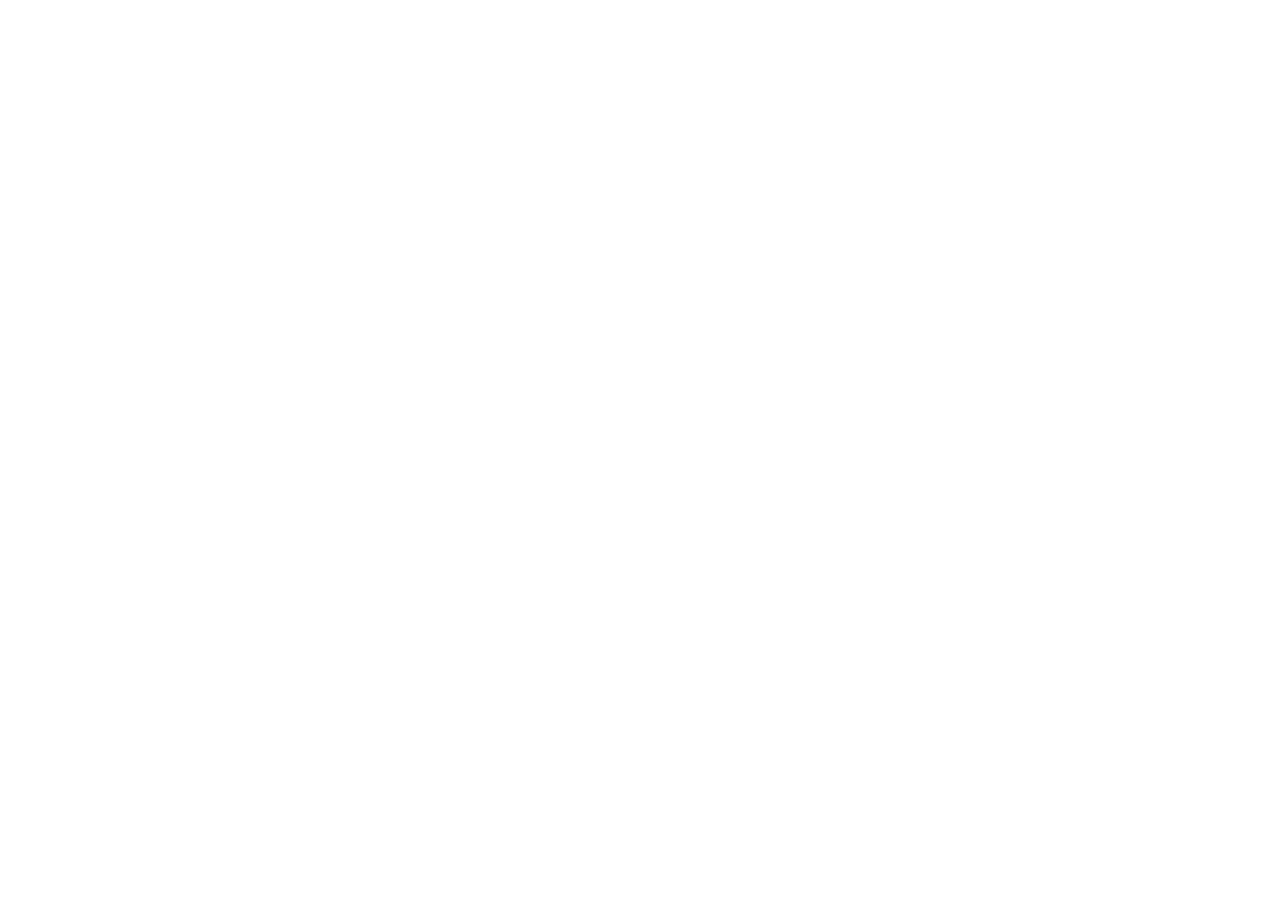
==== index.html @ 63cb1431 "Initial commit" ====
<!DOCTYPE html>
<html lang="en">

<head>
    <meta charset="UTF-8">
    <meta name="viewport" content="width=device-width, initial-scale=1.0">
    <meta http-equiv="X-UA-Compatible" content="ie=edge">
    <title>Document</title>
</head>

<body>

</body>

</html>
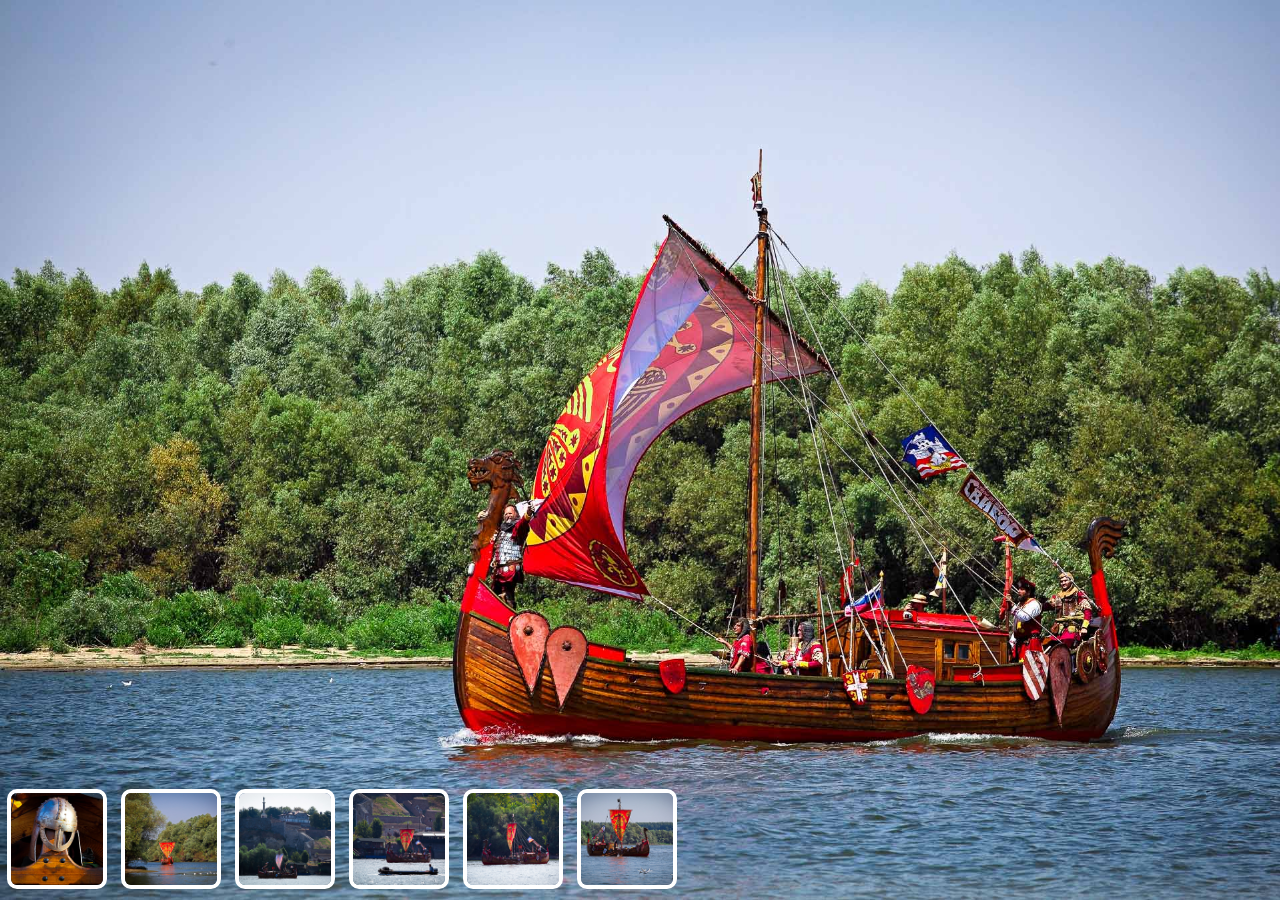
==== commit be48aceb: "Working started" ====
--- a/index.html
+++ b/index.html
@@ -6,10 +6,22 @@
     <meta name="viewport" content="width=device-width, initial-scale=1.0">
     <meta http-equiv="X-UA-Compatible" content="ie=edge">
     <title>Document</title>
+
+
+    <link rel="stylesheet" href="./css/lightbox.min.css">
+    <link rel="stylesheet" href="./css/main.css">
 </head>
 
 <body>
 
+    <div id="kartice">
+
+    </div>
+
+    <script src="./js/jquery-3.4.1.min.js"></script>
+    <script src="./js/main.js"></script>
+    <script src="./js/lightbox.min.js"></script>
+
 </body>
 
 </html>--- a/css/main.css
+++ b/css/main.css
@@ -0,0 +1,50 @@
+* {
+    margin: 0;
+    padding: 0;
+    box-sizing: border-box;
+}
+
+html,
+body {
+    max-width: 100vw;
+}
+
+.container {
+    max-width: 1000px;
+}
+
+/* kartica */
+.kartica {
+    background-image: url('../Slike/Brod/Brod-14-L.jpg');
+    background-size: cover;
+    width: 100%;
+    height: 100vh;
+    position: relative;
+    padding: 50px;
+}
+
+.kartica a {
+    display: inline-block;
+    text-decoration: none;
+    color: none;
+}
+
+.kartica a img {
+    width: 100px;
+    height: 100px;
+    margin: 7px;
+    border-radius: 10%;
+    display: inline-block;
+}
+
+.kartica a img {
+    display: inline-block;
+    border: 4px solid white;
+    object-fit: cover;
+}
+
+.slike {
+    position: absolute;
+    bottom: 0;
+    left: 0;
+}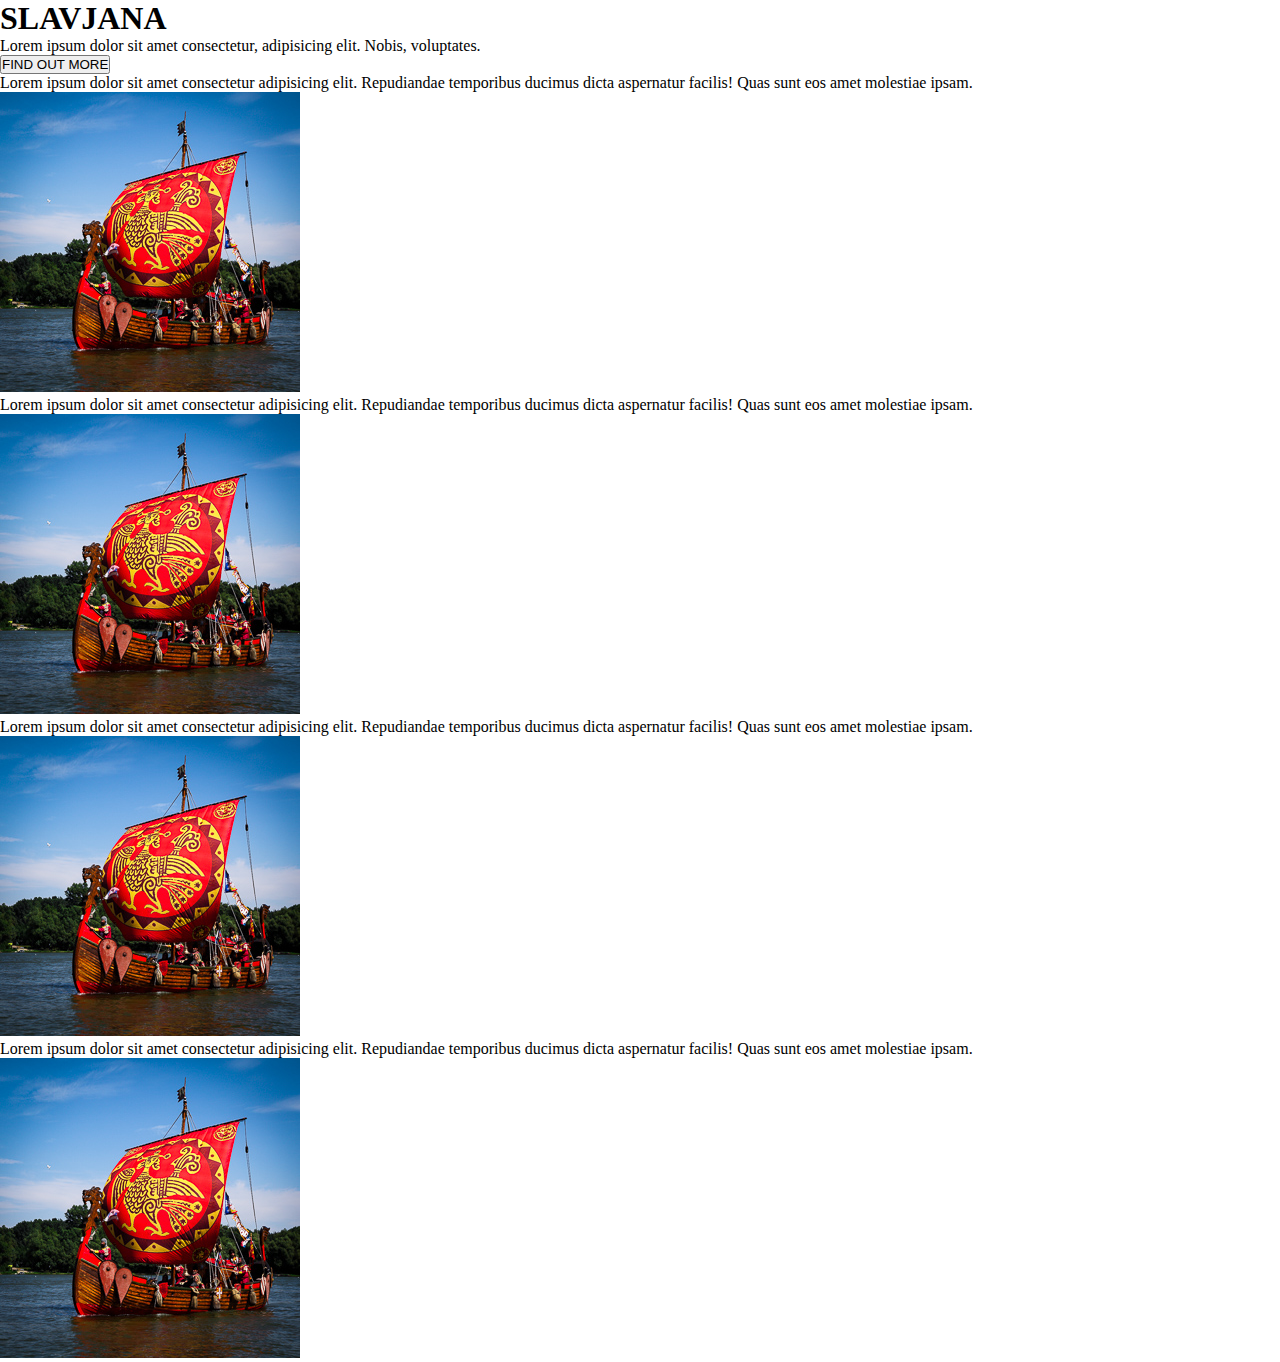
==== commit 230b65dd: "Add files via upload" ====
--- a/index.html
+++ b/index.html
@@ -14,9 +14,47 @@
 
 <body>
 
-    <div id="kartice">
+   <div class="landing">
+       <hgroup class="landingText">
+           <h1>SLAVJANA</h1>
+           <p>Lorem ipsum dolor sit amet consectetur, adipisicing elit. Nobis, voluptates.</p>
+       </hgroup>
+       <button>
+           FIND OUT MORE
+       </button>
+   </div>
 
+   <div class="cards">
+
+    <div class="card">
+        <div class="cardText">
+            <p>Lorem ipsum dolor sit amet consectetur adipisicing elit. Repudiandae temporibus ducimus dicta aspernatur facilis! Quas sunt eos amet molestiae ipsam.</p>
+        </div>
+        <img src="./Slike/Brod/Brod-22-S.jpg" class="cardImage" alt="">
     </div>
+
+    <div class="card">
+        <div class="cardText">
+            <p>Lorem ipsum dolor sit amet consectetur adipisicing elit. Repudiandae temporibus ducimus dicta aspernatur facilis! Quas sunt eos amet molestiae ipsam.</p>
+        </div>
+        <img src="./Slike/Brod/Brod-22-S.jpg" class="cardImage" alt="">
+    </div>
+
+    <div class="card">
+        <div class="cardText">
+            <p>Lorem ipsum dolor sit amet consectetur adipisicing elit. Repudiandae temporibus ducimus dicta aspernatur facilis! Quas sunt eos amet molestiae ipsam.</p>
+        </div>
+        <img src="./Slike/Brod/Brod-22-S.jpg" class="cardImage" alt="">
+    </div>
+
+    <div class="card">
+        <div class="cardText">
+            <p>Lorem ipsum dolor sit amet consectetur adipisicing elit. Repudiandae temporibus ducimus dicta aspernatur facilis! Quas sunt eos amet molestiae ipsam.</p>
+        </div>
+        <img src="./Slike/Brod/Brod-22-S.jpg" class="cardImage" alt="">
+    </div>
+
+   </div>
 
     <script src="./js/jquery-3.4.1.min.js"></script>
     <script src="./js/main.js"></script>
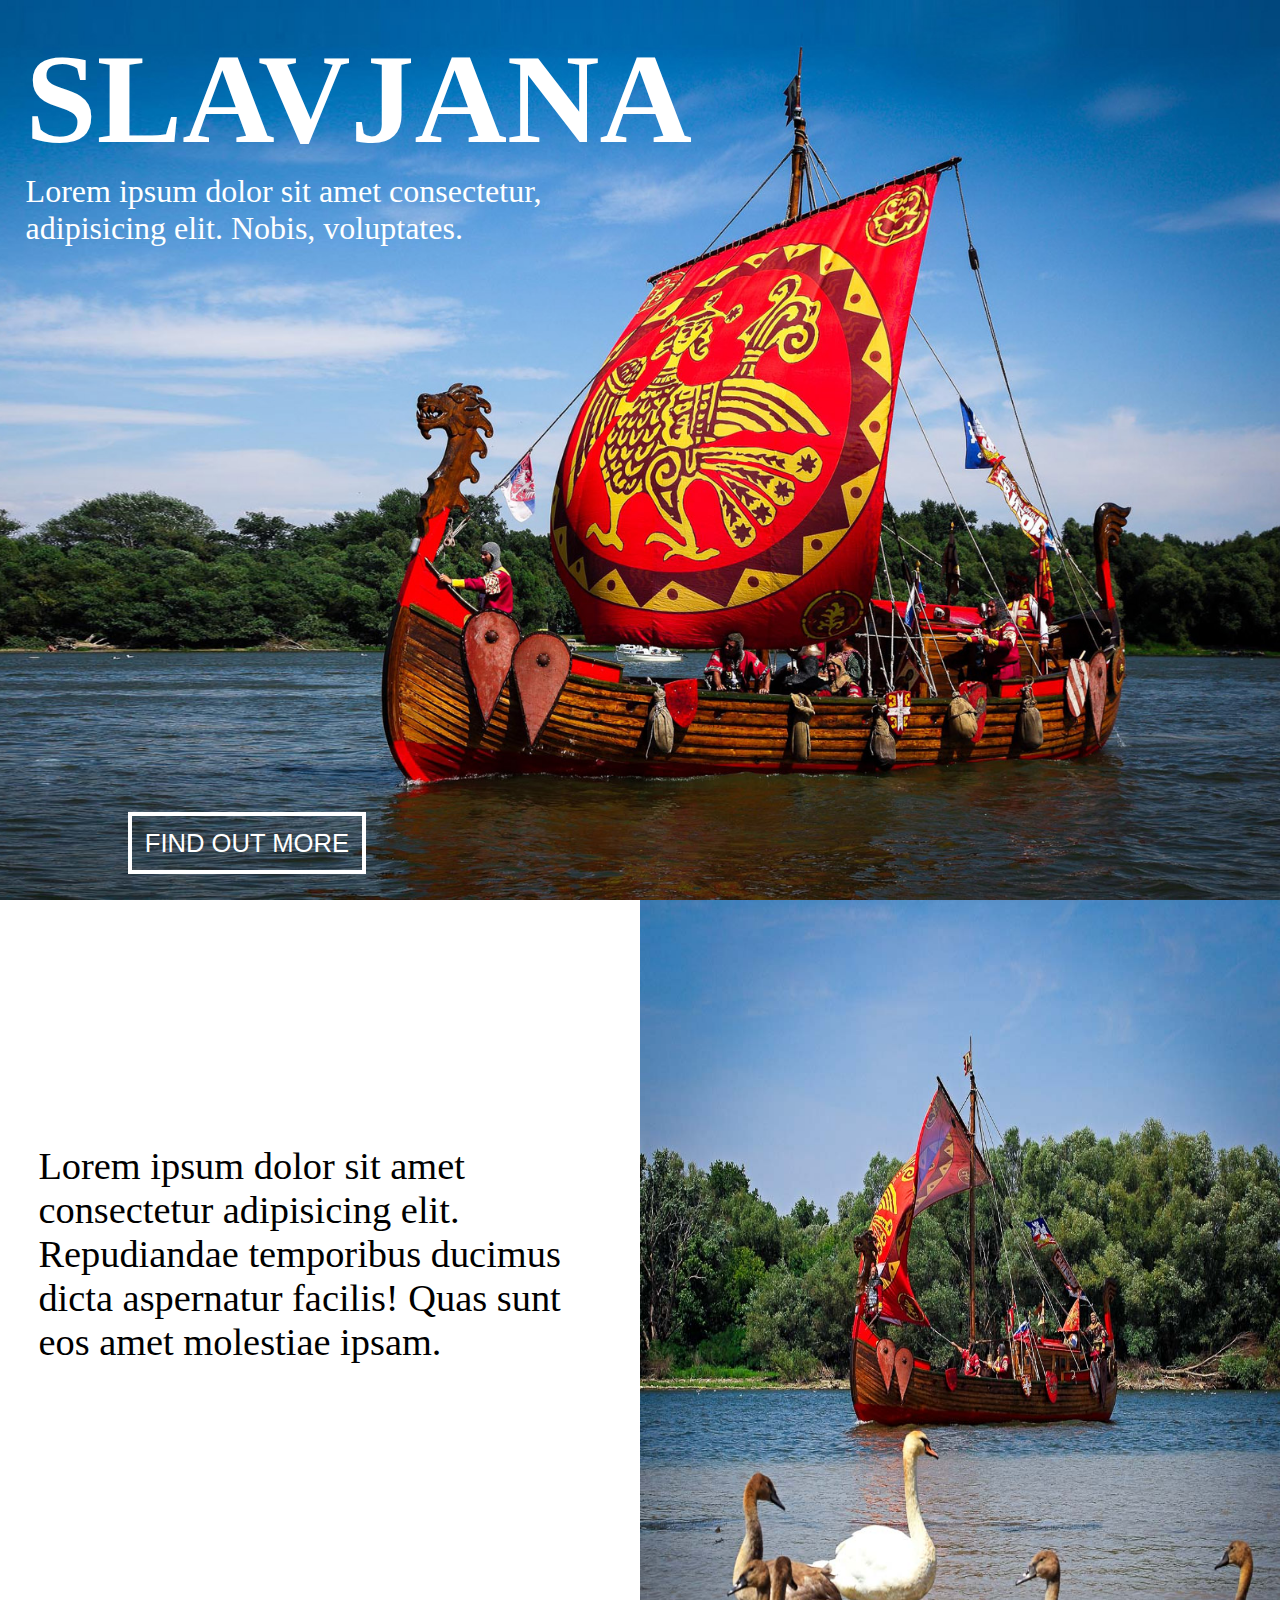
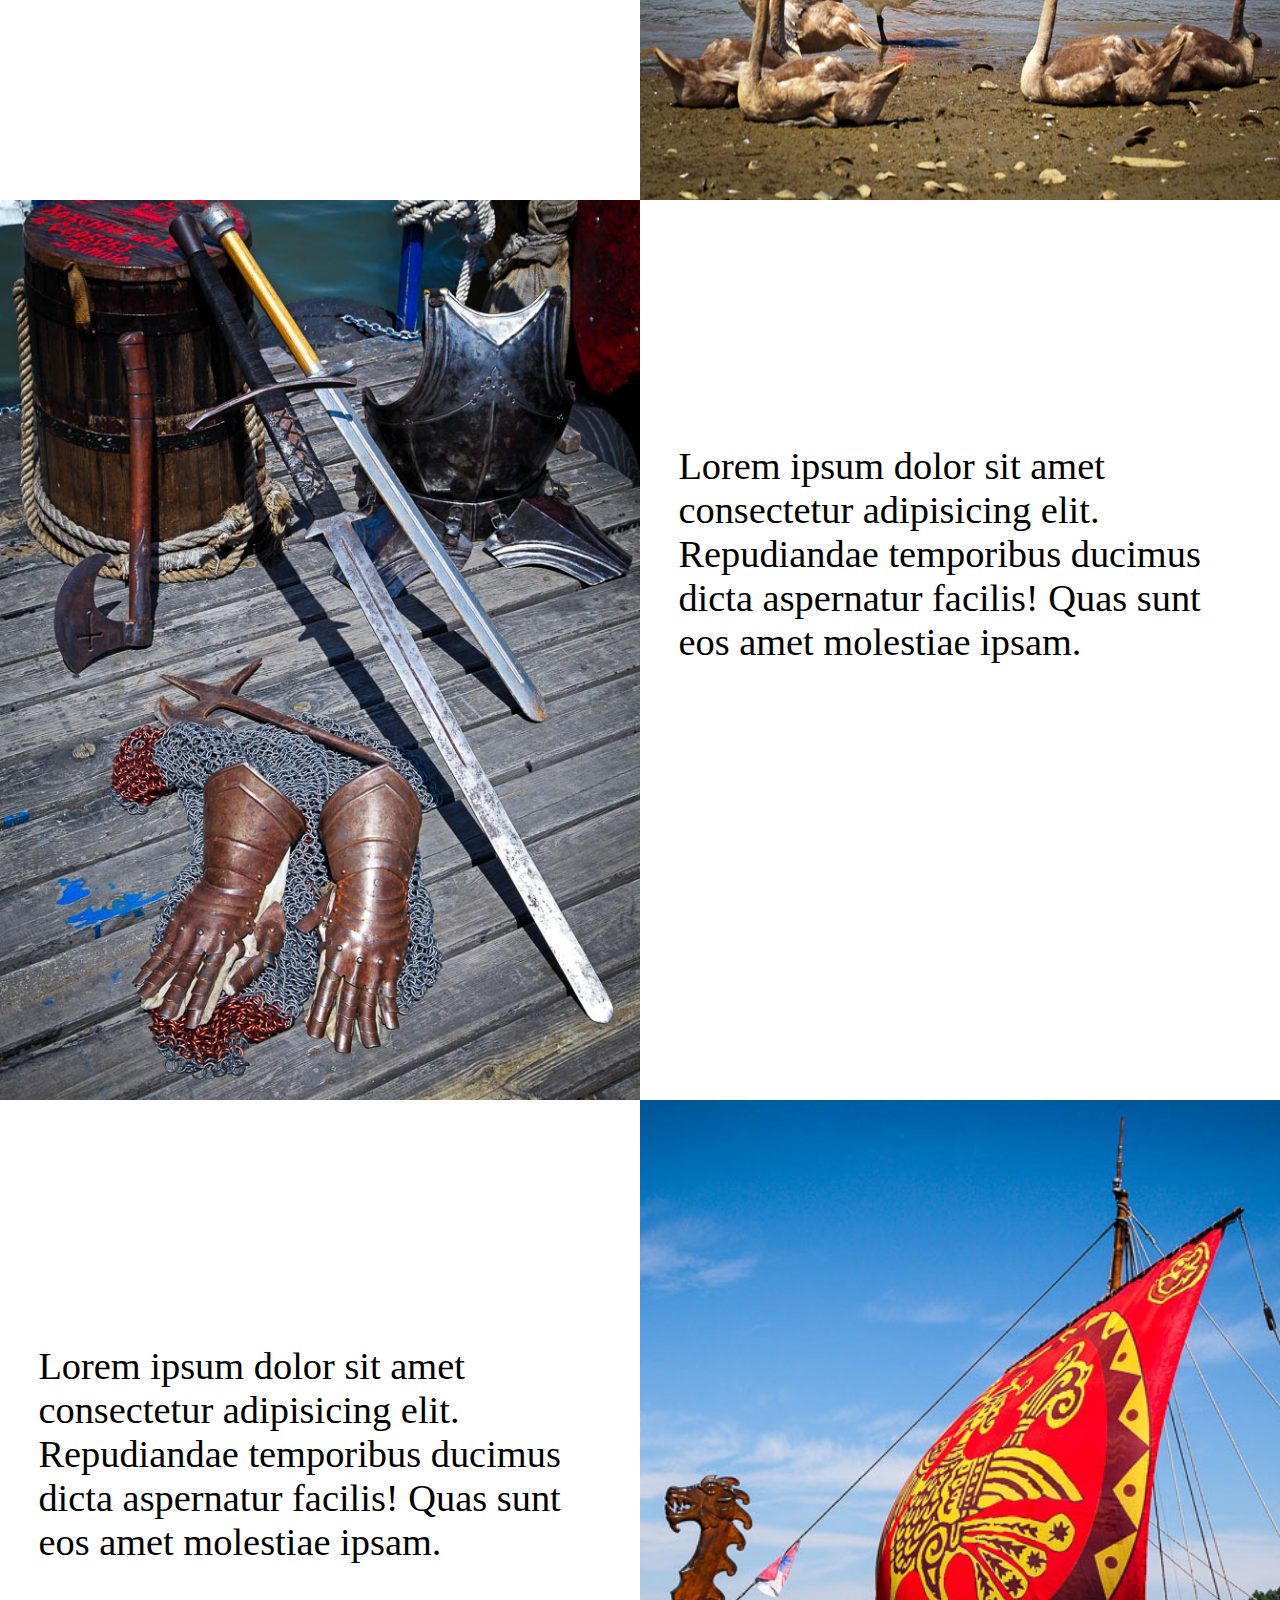
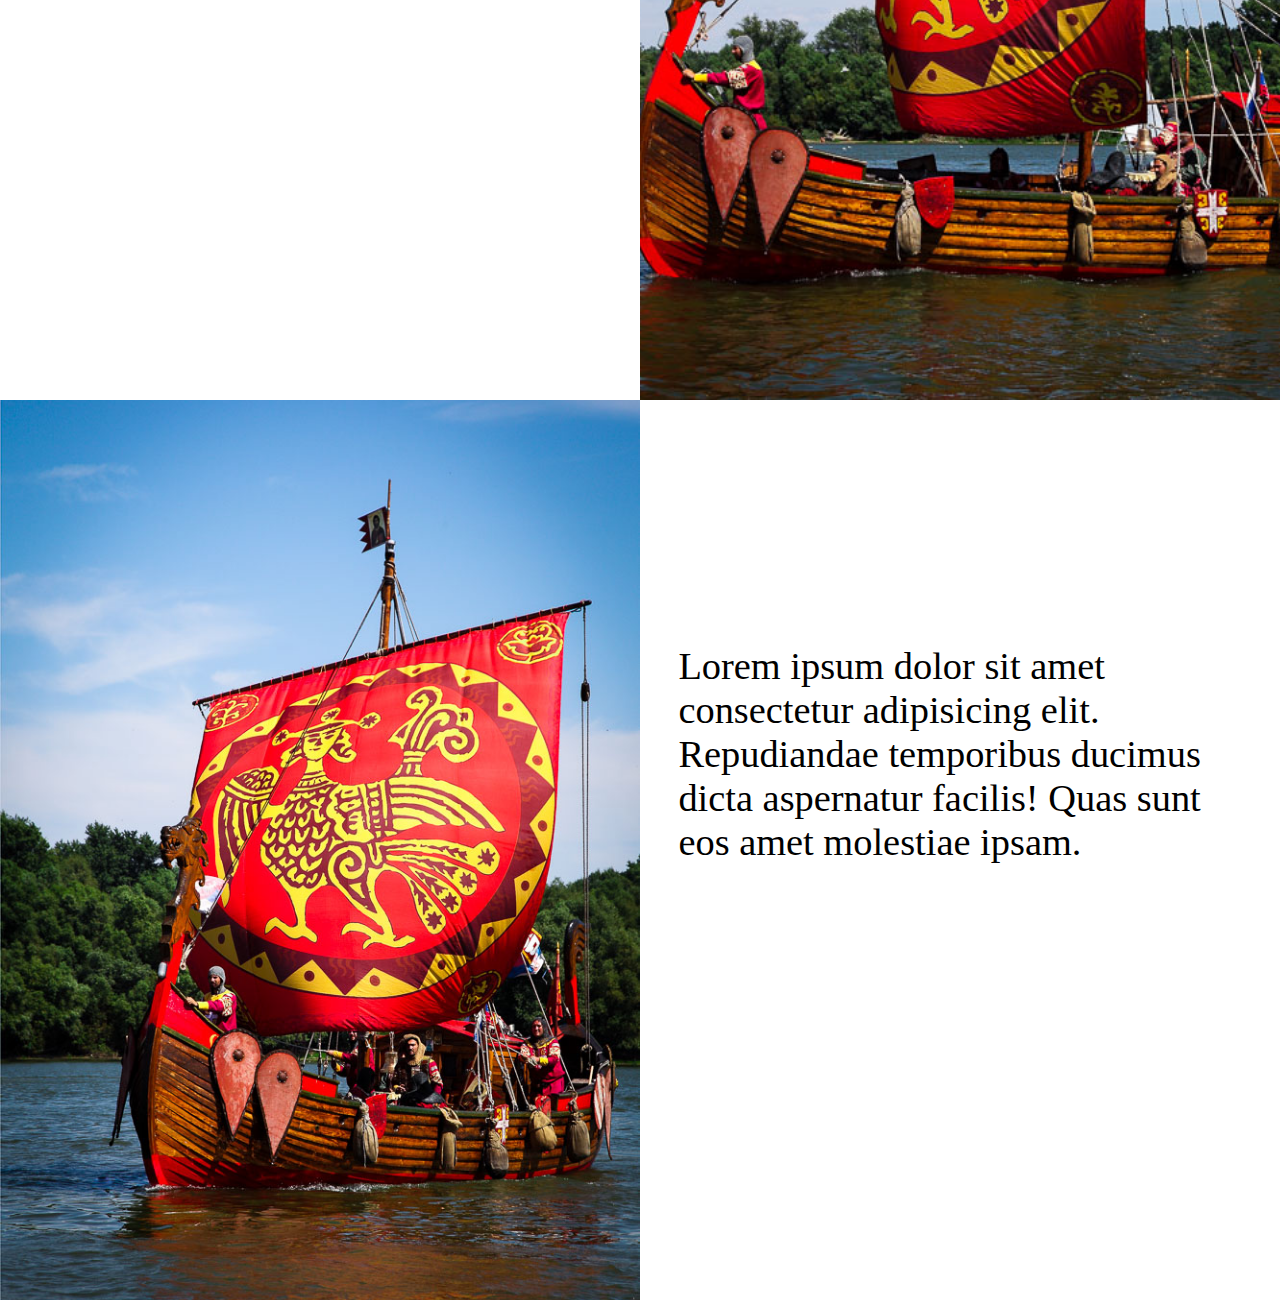
==== commit 8be135c8: "Add files via upload" ====
--- a/index.html
+++ b/index.html
@@ -1,65 +1,72 @@
-<!DOCTYPE html>
-<html lang="en">
-
-<head>
-    <meta charset="UTF-8">
-    <meta name="viewport" content="width=device-width, initial-scale=1.0">
-    <meta http-equiv="X-UA-Compatible" content="ie=edge">
-    <title>Document</title>
-
-
-    <link rel="stylesheet" href="./css/lightbox.min.css">
-    <link rel="stylesheet" href="./css/main.css">
-</head>
-
-<body>
-
-   <div class="landing">
-       <hgroup class="landingText">
-           <h1>SLAVJANA</h1>
-           <p>Lorem ipsum dolor sit amet consectetur, adipisicing elit. Nobis, voluptates.</p>
-       </hgroup>
-       <button>
-           FIND OUT MORE
-       </button>
-   </div>
-
-   <div class="cards">
-
-    <div class="card">
-        <div class="cardText">
-            <p>Lorem ipsum dolor sit amet consectetur adipisicing elit. Repudiandae temporibus ducimus dicta aspernatur facilis! Quas sunt eos amet molestiae ipsam.</p>
-        </div>
-        <img src="./Slike/Brod/Brod-22-S.jpg" class="cardImage" alt="">
-    </div>
-
-    <div class="card">
-        <div class="cardText">
-            <p>Lorem ipsum dolor sit amet consectetur adipisicing elit. Repudiandae temporibus ducimus dicta aspernatur facilis! Quas sunt eos amet molestiae ipsam.</p>
-        </div>
-        <img src="./Slike/Brod/Brod-22-S.jpg" class="cardImage" alt="">
-    </div>
-
-    <div class="card">
-        <div class="cardText">
-            <p>Lorem ipsum dolor sit amet consectetur adipisicing elit. Repudiandae temporibus ducimus dicta aspernatur facilis! Quas sunt eos amet molestiae ipsam.</p>
-        </div>
-        <img src="./Slike/Brod/Brod-22-S.jpg" class="cardImage" alt="">
-    </div>
-
-    <div class="card">
-        <div class="cardText">
-            <p>Lorem ipsum dolor sit amet consectetur adipisicing elit. Repudiandae temporibus ducimus dicta aspernatur facilis! Quas sunt eos amet molestiae ipsam.</p>
-        </div>
-        <img src="./Slike/Brod/Brod-22-S.jpg" class="cardImage" alt="">
-    </div>
-
-   </div>
-
-    <script src="./js/jquery-3.4.1.min.js"></script>
-    <script src="./js/main.js"></script>
-    <script src="./js/lightbox.min.js"></script>
-
-</body>
-
+<!DOCTYPE html>
+<html lang="en">
+
+<head>
+    <meta charset="UTF-8">
+    <meta name="viewport" content="width=device-width, initial-scale=1.0">
+    <meta http-equiv="X-UA-Compatible" content="ie=edge">
+    <title>Document</title>
+
+
+    <link rel="stylesheet" href="./css/lightbox.min.css">
+    <link rel="stylesheet" href="./css/main.css">
+</head>
+
+<body>
+
+    <div class="landing">
+        <hgroup class="landingText">
+            <h1>SLAVJANA</h1>
+            <p>Lorem ipsum dolor sit amet consectetur, adipisicing elit. Nobis, voluptates.</p>
+        </hgroup>
+        <button>
+            FIND OUT MORE
+        </button>
+    </div>
+
+    <div class="cards">
+
+        <div class="card">
+            <div class="cardText">
+                <p>Lorem ipsum dolor sit amet consectetur adipisicing elit. Repudiandae temporibus ducimus dicta
+                    aspernatur facilis! Quas sunt eos amet molestiae ipsam.</p>
+            </div>
+            <div class="cardImage">
+                <img src="./Slike/Brod/Brod-16-M.jpg" alt="" width="100%" height="100%">
+            </div>
+
+        </div>
+
+        <div class="card">
+            <div class="cardText">
+                <p>Lorem ipsum dolor sit amet consectetur adipisicing elit. Repudiandae temporibus ducimus dicta
+                    aspernatur facilis! Quas sunt eos amet molestiae ipsam.</p>
+            </div>
+            <img src="./Slike/Brod/Brod-18-M.jpg" class="cardImage" alt="">
+        </div>
+
+        <div class="card">
+            <div class="cardText">
+                <p>Lorem ipsum dolor sit amet consectetur adipisicing elit. Repudiandae temporibus ducimus dicta
+                    aspernatur facilis! Quas sunt eos amet molestiae ipsam.</p>
+            </div>
+            <img src="./Slike/Brod/Brod-24-M.jpg" class="cardImage" alt="">
+        </div>
+
+        <div class="card">
+            <div class="cardText">
+                <p>Lorem ipsum dolor sit amet consectetur adipisicing elit. Repudiandae temporibus ducimus dicta
+                    aspernatur facilis! Quas sunt eos amet molestiae ipsam.</p>
+            </div>
+            <img src="./Slike/Brod/Brod-20-M.jpg" class="cardImage" alt="">
+        </div>
+
+    </div>
+
+    <script src="./js/jquery-3.4.1.min.js"></script>
+    <script src="./js/main.js"></script>
+    <script src="./js/lightbox.min.js"></script>
+
+</body>
+
 </html>--- a/css/main.css
+++ b/css/main.css
@@ -6,45 +6,88 @@
 
 html,
 body {
-    max-width: 100vw;
+    max-width: 100%;
+    background-color:rgb(107, 46, 30);
+    overflow-x:hidden;
 }
 
 .container {
     max-width: 1000px;
 }
 
-/* kartica */
-.kartica {
-    background-image: url('../Slike/Brod/Brod-14-L.jpg');
+.landing{
+    width:100%;
+    position:relative;
+    min-height: 100vh;
+    background-image: url(../Slike/Brod/pozadina.jpg);
     background-size: cover;
-    width: 100%;
-    height: 100vh;
-    position: relative;
-    padding: 50px;
+    background-position: center right;
+
+    position:relative;
 }
 
-.kartica a {
-    display: inline-block;
-    text-decoration: none;
-    color: none;
+.landingText{
+    position:absolute;
+    top:2vmax;
+    left:2vmax;
+    color:white;
+    max-width:50%;
 }
 
-.kartica a img {
-    width: 100px;
-    height: 100px;
-    margin: 7px;
-    border-radius: 10%;
-    display: inline-block;
+.landingText h1{
+    font-size:10vmax;
+    font-family:knightFont;
+}
+.landingText p{
+    font-size:2.5vmax;
+}
+.landing button{
+    color:white;
+    padding:1vmax;
+    cursor:pointer;
+    position:absolute;
+    bottom:2vmax;
+    left:10%;
+    font-size:2vmax;
+    background:none;
+    border:4px solid white;
 }
 
-.kartica a img {
-    display: inline-block;
-    border: 4px solid white;
-    object-fit: cover;
+
+.cards{
+    background-color:white;
+    width:100%;
 }
 
-.slike {
-    position: absolute;
-    bottom: 0;
-    left: 0;
-}+.card{
+    width:100%;
+    height:100vh;
+    background-color:white;
+    display:flex;
+    justify-content: flex-end;
+    align-items: stretch;
+}
+
+.card:nth-child(2n){
+    flex-direction: row-reverse;
+}
+
+.cardText {
+    width:50%;
+    padding:3vmax;
+    overflow:hidden;
+}
+.cardText p{
+    width:100%;
+    height:100%;
+    display:block;
+    font-size:3vmax;
+
+ 
+    transform: translateY(25%); 
+}
+.cardImage{
+    height:100%;
+    width:50%;
+    object-fit:cover;
+}
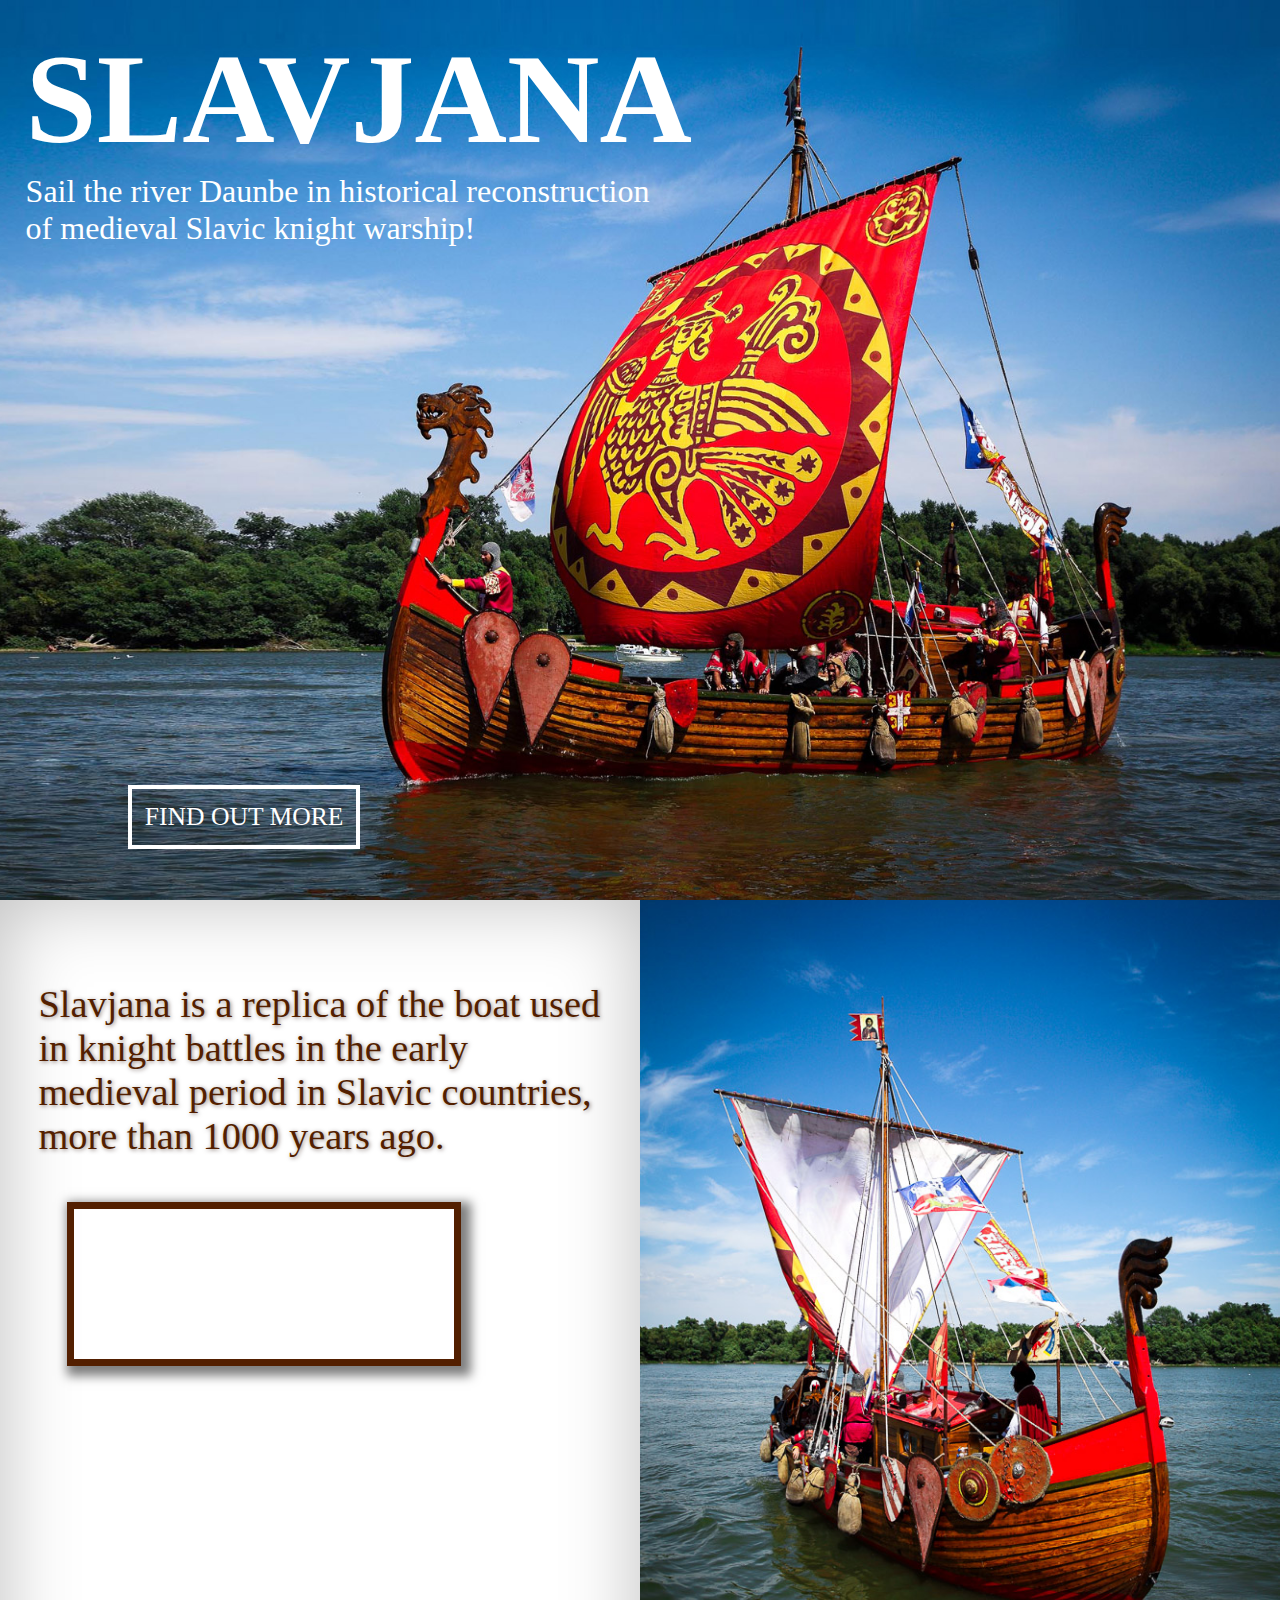
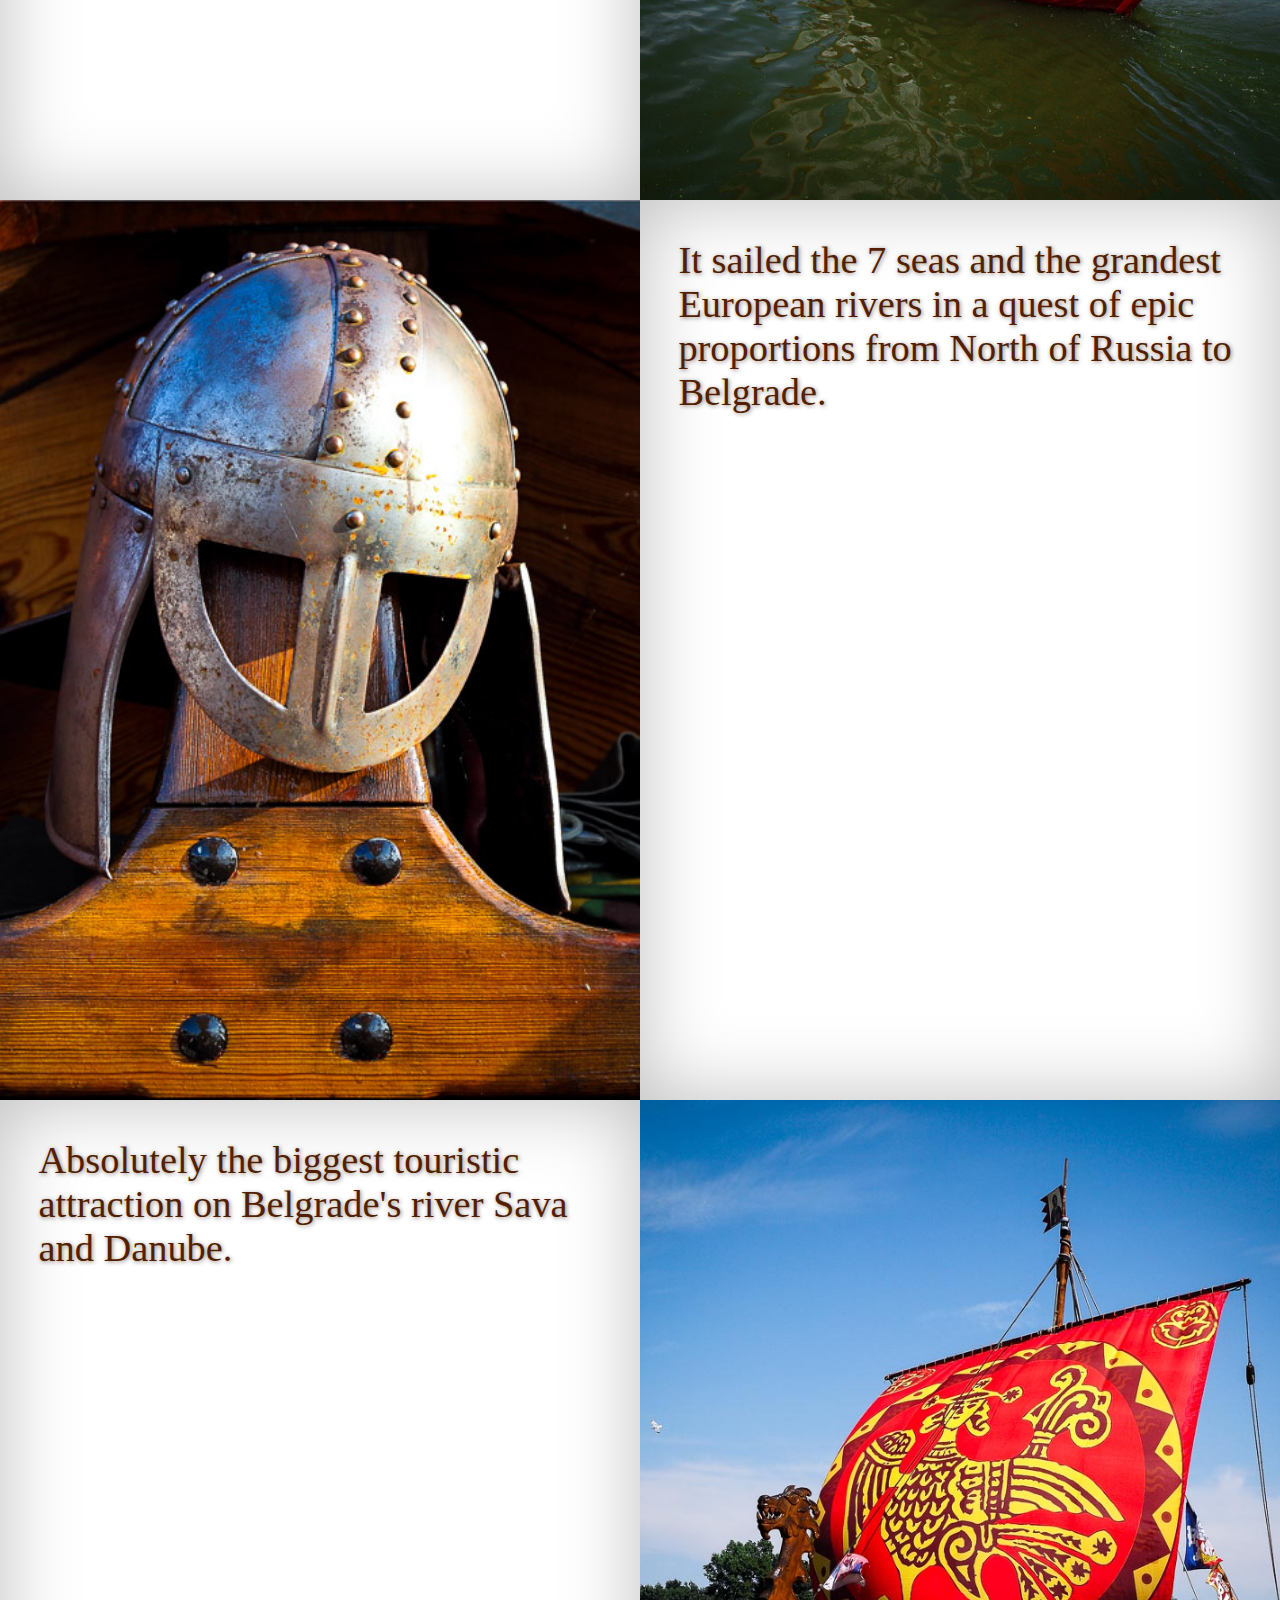
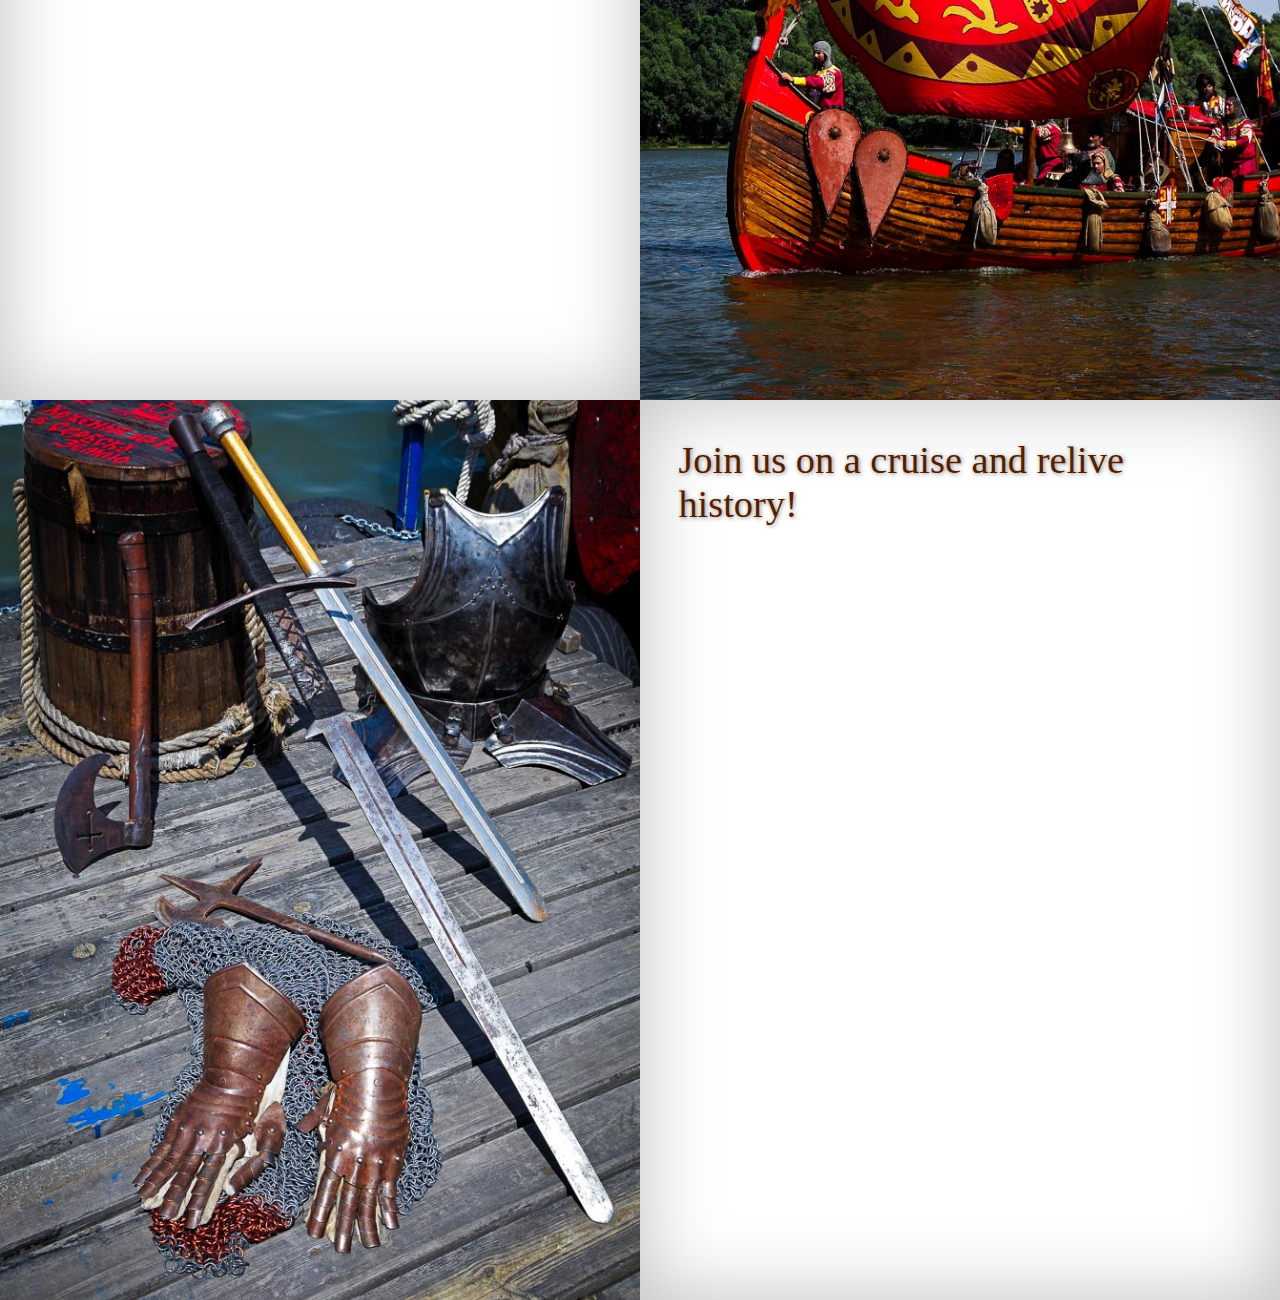
==== commit be50ca89: "Add files via upload" ====
--- a/index.html
+++ b/index.html
@@ -1,72 +1,96 @@
-<!DOCTYPE html>
-<html lang="en">
-
-<head>
-    <meta charset="UTF-8">
-    <meta name="viewport" content="width=device-width, initial-scale=1.0">
-    <meta http-equiv="X-UA-Compatible" content="ie=edge">
-    <title>Document</title>
-
-
-    <link rel="stylesheet" href="./css/lightbox.min.css">
-    <link rel="stylesheet" href="./css/main.css">
-</head>
-
-<body>
-
-    <div class="landing">
-        <hgroup class="landingText">
-            <h1>SLAVJANA</h1>
-            <p>Lorem ipsum dolor sit amet consectetur, adipisicing elit. Nobis, voluptates.</p>
-        </hgroup>
-        <button>
-            FIND OUT MORE
-        </button>
-    </div>
-
-    <div class="cards">
-
-        <div class="card">
-            <div class="cardText">
-                <p>Lorem ipsum dolor sit amet consectetur adipisicing elit. Repudiandae temporibus ducimus dicta
-                    aspernatur facilis! Quas sunt eos amet molestiae ipsam.</p>
-            </div>
-            <div class="cardImage">
-                <img src="./Slike/Brod/Brod-16-M.jpg" alt="" width="100%" height="100%">
-            </div>
-
-        </div>
-
-        <div class="card">
-            <div class="cardText">
-                <p>Lorem ipsum dolor sit amet consectetur adipisicing elit. Repudiandae temporibus ducimus dicta
-                    aspernatur facilis! Quas sunt eos amet molestiae ipsam.</p>
-            </div>
-            <img src="./Slike/Brod/Brod-18-M.jpg" class="cardImage" alt="">
-        </div>
-
-        <div class="card">
-            <div class="cardText">
-                <p>Lorem ipsum dolor sit amet consectetur adipisicing elit. Repudiandae temporibus ducimus dicta
-                    aspernatur facilis! Quas sunt eos amet molestiae ipsam.</p>
-            </div>
-            <img src="./Slike/Brod/Brod-24-M.jpg" class="cardImage" alt="">
-        </div>
-
-        <div class="card">
-            <div class="cardText">
-                <p>Lorem ipsum dolor sit amet consectetur adipisicing elit. Repudiandae temporibus ducimus dicta
-                    aspernatur facilis! Quas sunt eos amet molestiae ipsam.</p>
-            </div>
-            <img src="./Slike/Brod/Brod-20-M.jpg" class="cardImage" alt="">
-        </div>
-
-    </div>
-
-    <script src="./js/jquery-3.4.1.min.js"></script>
-    <script src="./js/main.js"></script>
-    <script src="./js/lightbox.min.js"></script>
-
-</body>
-
+<!DOCTYPE html>
+<html lang="en">
+
+<head>
+    <meta charset="UTF-8">
+    <meta name="viewport" content="width=device-width, initial-scale=1.0">
+    <meta http-equiv="X-UA-Compatible" content="ie=edge">
+    <title>Slavjana river cruise</title>
+
+
+    <link rel="stylesheet" href="./css/lightbox.min.css">
+    <link rel="stylesheet" href="./css/main.css">
+</head>
+
+<body>
+
+    <div class="landing">
+        <hgroup class="landingText">
+            <h1>SLAVJANA</h1>
+            <p>
+                Sail the river Daunbe in historical reconstruction of medieval Slavic knight warship!</p>
+        </hgroup>
+        <button>
+            FIND OUT MORE
+        </button>
+    </div>
+
+    <div class="cards">
+
+        <div class="card">
+            <div class="cardText">
+                <p>
+                    <br>
+                    Slavjana is a replica of the boat used in knight battles in the early medieval period in Slavic
+                    countries, more than 1000 years ago.
+
+                    <br><br>
+
+                    <a href="https://www.youtube.com/watch?v=I5jneQu-9dc" target="_blank">
+                        <video width="70%" height="auto" class="introVideo" autoplay muted loop>
+                            <source src="./Slike/Opste/Slavjana.mp4" type="video/mp4">
+                        </video>
+                    </a>
+                </p>
+
+
+                <br><br>
+
+
+            </div>
+            <div class="cardImage">
+                <img src="./Slike/Brod/Brod-19-M.jpg" alt="" width="100%" height="100%">
+            </div>
+        </div>
+
+        <div class="card">
+            <div class="cardText">
+                <p>
+                    It sailed the 7 seas and the grandest European rivers in a quest of epic proportions from North of
+                    Russia to Belgrade.
+                </p>
+            </div>
+            <div class="cardImage">
+                <img src="./Slike/Brod/Brod-1-M.jpg" alt="" width="100%" height="100%">
+            </div>
+        </div>
+
+        <div class="card">
+            <div class="cardText">
+                <p>
+                    Absolutely the biggest touristic attraction on Belgrade's river Sava and Danube.
+                </p>
+            </div>
+            <div class="cardImage">
+                <img src="./Slike/Brod/Brod-22-M.jpg" alt="" width="100%" height="100%">
+            </div>
+        </div>
+
+        <div class="card">
+            <div class="cardText">
+                <p>Join us on a cruise and relive history!</p>
+            </div>
+            <div class="cardImage">
+                <img src="./Slike/Brod/Brod-18-M.jpg" alt="" width="100%" height="100%">
+            </div>
+        </div>
+
+    </div>
+
+    <script src="./js/jquery-3.4.1.min.js"></script>
+    <script src="./js/main.js"></script>
+    <script src="./js/lightbox.min.js"></script>
+
+</body>
+
 </html>--- a/css/main.css
+++ b/css/main.css
@@ -1,93 +1,145 @@
-* {
-    margin: 0;
-    padding: 0;
-    box-sizing: border-box;
-}
-
-html,
-body {
-    max-width: 100%;
-    background-color:rgb(107, 46, 30);
-    overflow-x:hidden;
-}
-
-.container {
-    max-width: 1000px;
-}
-
-.landing{
-    width:100%;
-    position:relative;
-    min-height: 100vh;
-    background-image: url(../Slike/Brod/pozadina.jpg);
-    background-size: cover;
-    background-position: center right;
-
-    position:relative;
-}
-
-.landingText{
-    position:absolute;
-    top:2vmax;
-    left:2vmax;
-    color:white;
-    max-width:50%;
-}
-
-.landingText h1{
-    font-size:10vmax;
-    font-family:knightFont;
-}
-.landingText p{
-    font-size:2.5vmax;
-}
-.landing button{
-    color:white;
-    padding:1vmax;
-    cursor:pointer;
-    position:absolute;
-    bottom:2vmax;
-    left:10%;
-    font-size:2vmax;
-    background:none;
-    border:4px solid white;
-}
-
-
-.cards{
-    background-color:white;
-    width:100%;
-}
-
-.card{
-    width:100%;
-    height:100vh;
-    background-color:white;
-    display:flex;
-    justify-content: flex-end;
-    align-items: stretch;
-}
-
-.card:nth-child(2n){
-    flex-direction: row-reverse;
-}
-
-.cardText {
-    width:50%;
-    padding:3vmax;
-    overflow:hidden;
-}
-.cardText p{
-    width:100%;
-    height:100%;
-    display:block;
-    font-size:3vmax;
-
- 
-    transform: translateY(25%); 
-}
-.cardImage{
-    height:100%;
-    width:50%;
-    object-fit:cover;
-}
+@font-face {
+    font-family: knightFont;
+    src: url(../css/font/vinque.ttf);
+}
+
+@font-face {
+    font-family: knightFontlight;
+    src: url(../css/font/BLKCHCRY.ttf);
+}
+
+* {
+    margin: 0;
+    padding: 0;
+    box-sizing: border-box;
+}
+
+html,
+body {
+    max-width: 100%;
+    background-color: rgb(107, 46, 30);
+    overflow-x: hidden;
+}
+
+.container {
+    max-width: 1000px;
+}
+
+.landing {
+    width: 100%;
+    position: relative;
+    min-height: 100vh;
+    background-image: url(../Slike/Brod/pozadina.jpg);
+    background-size: cover;
+    background-position: center right;
+
+    position: relative;
+}
+
+.landingText {
+    position: absolute;
+    top: 2vmax;
+    left: 2vmax;
+    color: white;
+    max-width: 50%;
+}
+
+.landingText h1 {
+    font-size: 10vmax;
+    font-family: knightFont;
+}
+
+.landingText p {
+    font-size: 2.5vmax;
+    font-family: knightFontlight;
+}
+
+.landing button {
+    color: white;
+    padding: 1vmax;
+    cursor: pointer;
+    position: absolute;
+    bottom: 4vmax;
+    left: 10%;
+    font-size: 2vmax;
+    background: none;
+    border: 4px solid white;
+    transition: transform 0.3s ease;
+    font-family: knightFont;
+}
+
+.landing button:hover {
+    transform: scale(1.5);
+    transform-origin: center;
+    transition: transform 0.7s ease;
+}
+
+
+.cards {
+    background-color: white;
+    width: 100%;
+}
+
+.card {
+    width: 100%;
+    height: 100vh;
+    background-color: white;
+    display: flex;
+    justify-content: flex-end;
+    align-items: stretch;
+}
+
+.card:nth-child(2n) {
+    flex-direction: row-reverse;
+}
+
+.cardText {
+    width: 50%;
+    padding: 3vmax;
+    overflow: hidden;
+
+    box-shadow: inset 0px 0px 77px 2px rgba(0, 0, 0, 0.25);
+    background-image: url(../images/oldscroll.jpg);
+    background-repeat: no-repeat;
+    background-size: 100% 100%;
+    color: rgb(83, 31, 0);
+    text-shadow: 1px 1px 4px rgba(37, 14, 0, 0.5);
+    font-family: knightFontlight;
+}
+
+.cardText p {
+    width: 100%;
+    height: 100%;
+    display: block;
+    font-size: 3vmax;
+}
+
+.cardText p:nth-child(n+2) {
+    transform: translateY(25%);
+}
+
+.cardImage {
+    height: 100%;
+    width: 50%;
+    overflow: hidden;
+}
+
+.cardImage img {
+    object-fit: cover;
+    object-position: 50% 50%;
+    transition: transform .25s ease-in-out;
+}
+
+.cardImage img:hover {
+    transform: scale(1.2);
+    transition: transform 1s ease-in;
+}
+
+.introVideo {
+    border: 7px solid rgb(83, 31, 0);
+    margin-left: 5%;
+
+    -webkit-box-shadow: 5px 5px 10px 5px rgba(0, 0, 0, 0.5);
+    -moz-box-shadow: 5px 5px 10px 5px rgba(0, 0, 0, 0.5);
+    box-shadow: 5px 5px 10px 5px rgba(0, 0, 0, 0.5);
+}